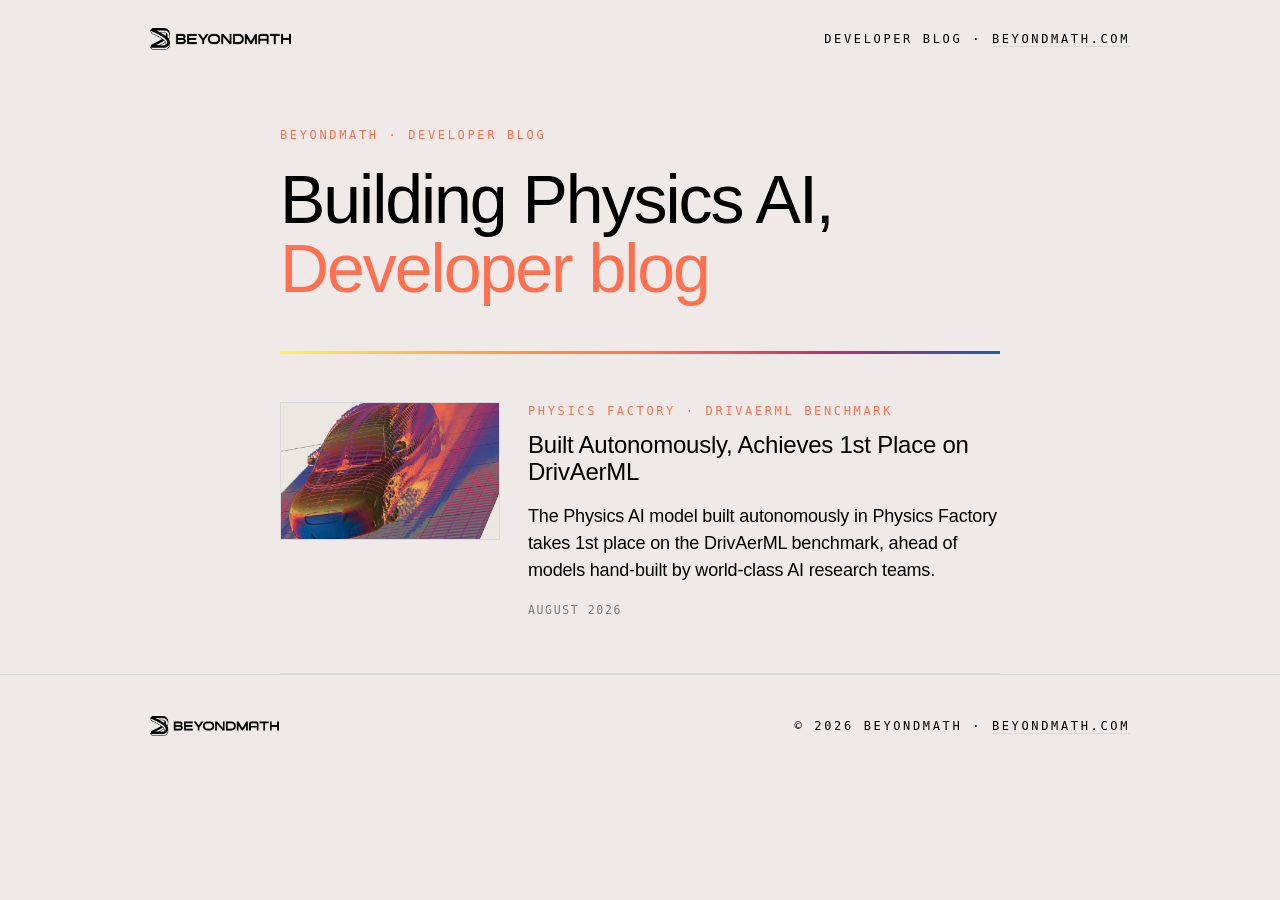
==== index.html @ a1222ce7 "Add homepage post listing Adds a top-level index.html that lists all blog posts (starting with the o" ====
<!doctype html>
<html lang="en">
<head>
<meta charset="utf-8">
<meta name="viewport" content="width=device-width, initial-scale=1">

<title>BeyondMath Developer Blog</title>
<meta name="description" content="Benchmarks, architecture notes, and results from the team building BeyondMath's Physics Factory.">
<meta name="author" content="BeyondMath">
<meta name="robots" content="index, follow">
<link rel="canonical" href="https://blog.beyondmath.com/">

<!-- Open Graph / Facebook / LinkedIn -->
<meta property="og:type" content="website">
<meta property="og:site_name" content="BeyondMath">
<meta property="og:title" content="BeyondMath Developer Blog">
<meta property="og:description" content="Benchmarks, architecture notes, and results from the team building BeyondMath's Physics Factory.">
<meta property="og:url" content="https://blog.beyondmath.com/">

<!-- Favicon -->
<link rel="icon" type="image/png" href="assets/images/favicon.png">
<link rel="apple-touch-icon" href="assets/images/apple-touch-icon.png">
<meta name="theme-color" content="#EFEAE7">

<link rel="stylesheet" href="assets/css/main.css">
</head>
<body>

<!-- ── Site bar — links back to the main beyondmath.com site ── -->
<div class="bm-sitebar">
  <div class="bm-sitebar-inner">
    <a class="bm-sitebar-logo" href="https://www.beyondmath.com" aria-label="BeyondMath home">
      <img src="assets/images/beyondmath-logo.webp" alt="BeyondMath" width="900" height="140">
    </a>
    <p class="bm-sitebar-tag">Developer Blog · <a href="https://www.beyondmath.com">beyondmath.com</a></p>
  </div>
</div>

<div class="bm-post">

  <header class="bm-col">
    <p class="bm-eyebrow">BeyondMath · Developer Blog</p>
    <h1>Building Physics AI, <span class="bm-o">Developer blog</span></h1>
  </header>

  <hr class="bm-rule bm-col">

  <section class="bm-postlist bm-col">
    <a class="bm-postcard" href="posts/20260803-built-autonomously-1st-drivaerml/">
      <div class="bm-postcard-thumb">
        <img src="posts/20260803-built-autonomously-1st-drivaerml/assets/hero-apex-field.webp" alt="" width="746" height="604">
      </div>
      <div class="bm-postcard-body">
        <p class="bm-eyebrow">Physics Factory · DrivAerML benchmark</p>
        <p class="bm-postcard-title">Built Autonomously, Achieves 1st Place on DrivAerML</p>
        <p class="bm-postcard-excerpt">The Physics AI model built autonomously in Physics Factory takes 1st place on the DrivAerML benchmark, ahead of models hand-built by world-class AI research teams.</p>
        <p class="bm-postcard-meta">August 2026</p>
      </div>
    </a>
  </section>

</div>

<!-- ── Site footer — links back to the main beyondmath.com site ── -->
<div class="bm-sitefoot">
  <div class="bm-sitefoot-inner">
    <a class="bm-sitefoot-logo" href="https://www.beyondmath.com" aria-label="BeyondMath home">
      <img src="assets/images/beyondmath-logo.webp" alt="BeyondMath" width="900" height="140">
    </a>
    <p class="bm-sitefoot-meta">© 2026 BeyondMath · <a href="https://www.beyondmath.com">beyondmath.com</a></p>
  </div>
</div>

</body>
</html>
---- assets/css/main.css ----
/* ==========================================================================
   BeyondMath Developer Blog — shared stylesheet
   Used by index.html, template.html, and every posts/<slug>/index.html
   ========================================================================== */

/* Fonts — same files served by beyondmath.com; remove inside Webflow */
@font-face{
  font-family:'Roobert';
  src:url('https://cdn.prod.website-files.com/69123307c6b1ae30d9ce0e14/6912ff278322d68bfd560a2b_RoobertVF-Regular-TRIAL.woff2') format('woff2');
  font-weight:300 900;font-style:normal;font-display:swap;
}
@font-face{
  font-family:'Plasmaa Rondje';
  src:url('https://cdn.prod.website-files.com/69123307c6b1ae30d9ce0e14/6912ff2757cc085300827894_PlasmaaTRIAL-Rondje.woff2') format('woff2');
  font-weight:400;font-style:normal;font-display:swap;
}

/* Page shell for standalone preview only — Webflow provides its own body */
html,body{margin:0;padding:0;background:#EFEAE7;}

/* ── Scoped post styles ─────────────────────────────────────────── */
.bm-post{
  --steel:#EFEAE7;--black:#000;--white:#FFF;
  --grey1:#D9D9D9;--grey2:#7B7B7B;--grey3:#444;
  --yellow:#FFF15D;--amber:#FFA340;--orange:#FF7050;--magenta:#B7336C;--blue:#1C5BAA;
  --gradient:linear-gradient(90deg,#FFF15D 0%,#FFA340 28%,#FF7050 52%,#B7336C 76%,#1C5BAA 100%);
  --sans:'Roobert','Helvetica Neue',Helvetica,Arial,sans-serif;
  --tech:'Plasmaa Rondje',ui-monospace,'SF Mono',Menlo,monospace;
  font-family:var(--sans);
  background:var(--steel);
  color:var(--black);
  font-size:1.125rem;
  line-height:1.55;
  letter-spacing:-.18px;
  padding:3rem 1.25rem 0;
}
.bm-post *{box-sizing:border-box;}

/* column widths: prose narrow, media wide */
.bm-post .bm-col{max-width:720px;margin:0 auto;}
.bm-post .bm-wide{max-width:980px;margin:0 auto;}

/* eyebrow */
.bm-post .bm-eyebrow{
  font-family:var(--tech);
  font-size:.75rem;
  letter-spacing:.22em;
  text-transform:uppercase;
  color:var(--orange);
  margin:0 0 1.25rem;
}

/* headings */
.bm-post h1{
  font-family:var(--sans);
  font-size:clamp(2.5rem,6vw,4.25rem);
  font-weight:400;
  line-height:1.02;
  letter-spacing:-.03em;
  margin:0 0 1.5rem;
}
.bm-post h1 .bm-o{color:var(--orange);}
.bm-post h2{
  font-family:var(--sans);
  font-size:clamp(1.75rem,3.5vw,2.5rem);
  font-weight:400;
  line-height:1.08;
  letter-spacing:-.02em;
  margin:3.5rem 0 1rem;
}
.bm-post .bm-standfirst{
  font-size:clamp(1.25rem,2.2vw,1.5rem);
  line-height:1.3;
  letter-spacing:-.02em;
  color:var(--black);
  margin:0 0 1rem;
}
.bm-post .bm-meta{
  font-family:var(--tech);
  font-size:.75rem;
  letter-spacing:.18em;
  text-transform:uppercase;
  color:var(--grey2);
  margin:0 0 2.5rem;
}

.bm-post p{margin:0 0 1.1rem;}
.bm-post strong{font-weight:600;}
.bm-post a{color:var(--black);text-decoration-color:var(--orange);text-decoration-thickness:2px;text-underline-offset:3px;}

/* gradient rule */
.bm-post .bm-rule{height:3px;background:var(--gradient);border:0;margin:3rem auto;}

/* generic prose lists (options lists etc.) */
.bm-post section.bm-col > ul{margin:0 0 1.1rem;padding-left:1.15rem;}
.bm-post section.bm-col > ul li{margin:0 0 .5rem;}
.bm-post section.bm-col > ul li:last-child{margin-bottom:0;}

/* exec summary — stat row */
.bm-post .bm-stats{
  background:#0b0b0b;color:var(--white);
  margin:1.5rem 0 1.25rem;
  position:relative;
}
.bm-post .bm-stats::before{
  content:"";display:block;height:3px;background:var(--gradient);
}
.bm-post .bm-stats-head{
  font-family:var(--tech);font-size:.7rem;letter-spacing:.2em;text-transform:uppercase;
  color:var(--orange);padding:1.5rem 2rem 0;
}
.bm-post .bm-stat-row{
  display:grid;grid-template-columns:repeat(3,1fr);
  padding:1rem 0 1.75rem;
}
.bm-post .bm-stat{
  padding:.5rem 2rem;text-align:left;
  border-left:1px solid #2a2a2a;
}
.bm-post .bm-stat:first-child{border-left:0;}
.bm-post .bm-stat .bm-stat-value{
  font-family:var(--sans);font-weight:600;font-size:2.5rem;
  line-height:1.05;letter-spacing:-.02em;
  color:var(--white);margin:0 0 .35rem;
}
.bm-post .bm-stat:first-child .bm-stat-value{color:var(--yellow);}
.bm-post .bm-stat .bm-stat-label{
  font-size:.9rem;line-height:1.35;color:var(--grey1);
}
@media (max-width:640px){
  .bm-post .bm-stat-row{grid-template-columns:1fr;}
  .bm-post .bm-stat{border-left:0;border-top:1px solid #2a2a2a;padding:1.1rem 2rem;}
  .bm-post .bm-stat:first-child{border-top:0;}
}

/* tables */
.bm-post .bm-tablewrap{overflow-x:auto;margin:1.5rem 0;}
.bm-post table{
  border-collapse:collapse;width:100%;
  background:var(--steel);
  font-size:.95rem;letter-spacing:0;
}
.bm-post caption{
  caption-side:top;text-align:left;
  font-family:var(--tech);font-size:.7rem;letter-spacing:.18em;text-transform:uppercase;
  color:var(--grey2);padding:0 0 .5rem;
}
.bm-post th,.bm-post td{
  border:1px solid var(--grey1);
  padding:.6rem .9rem;text-align:left;
}
.bm-post th{font-weight:600;background:var(--black);color:var(--white);border-color:var(--black);}
.bm-post tr.bm-win td{background:var(--yellow);}
.bm-post td.bm-best{font-weight:700;}

/* figures */
.bm-post figure{margin:2rem 0;}
.bm-post figure.bm-wide{margin:2.5rem auto;}
.bm-post figure.bm-hero{max-width:490px;}
.bm-post figure img{width:100%;height:auto;display:block;border:1px solid var(--grey1);}
.bm-post figcaption{
  font-family:var(--tech);font-size:.72rem;letter-spacing:.06em;
  color:var(--grey2);margin-top:.6rem;line-height:1.5;
}
.bm-post .bm-pair{display:grid;grid-template-columns:1fr 1fr;gap:1rem;}
@media (max-width:640px){.bm-post .bm-pair{grid-template-columns:1fr;}}

/* video embed */
.bm-post .bm-video{
  width:100%;height:auto;display:block;
  border:1px solid var(--grey1);
  background:#000;
}

/* agent log panel */
.bm-post .bm-log{
  background:#0b0b0b;color:var(--white);
  padding:1.75rem 2rem;margin:2rem 0;
  font-size:1rem;
}
.bm-post .bm-log .bm-log-head{
  font-family:var(--tech);font-size:.7rem;letter-spacing:.2em;text-transform:uppercase;
  color:var(--orange);margin:0 0 1rem;
}
.bm-post .bm-log p{margin:0 0 .35rem;color:var(--grey1);}
.bm-post .bm-log p:last-child{margin:0;}
.bm-post .bm-log em{color:var(--white);font-style:normal;font-weight:600;}

/* pull line */
.bm-post .bm-pull{
  font-size:clamp(1.35rem,2.4vw,1.75rem);line-height:1.25;letter-spacing:-.02em;
  border-left:4px solid var(--orange);
  padding-left:1.25rem;margin:2.5rem 0;
}

/* site header / footer bars — bookend the article, link back to beyondmath.com
   NOTE: these sit outside .bm-post, so they cannot use its scoped custom
   properties (--tech, --black, etc.) — values are hardcoded here instead. */
.bm-sitebar{
  background:#EFEAE7;
  padding:1.25rem 1.25rem;
}
.bm-sitebar-inner{
  max-width:980px;margin:0 auto;
  display:flex;align-items:center;justify-content:space-between;
  flex-wrap:wrap;gap:.75rem;
}
.bm-sitebar-logo{display:block;line-height:0;}
.bm-sitebar-logo img{height:22px;width:auto;display:block;}
.bm-sitebar-tag{
  font-family:'Plasmaa Rondje',ui-monospace,'SF Mono',Menlo,monospace;
  font-size:.75rem;letter-spacing:.22em;text-transform:uppercase;
  color:#000;
}
.bm-sitebar-tag a{color:#000;text-decoration:none;border-bottom:1px solid #D9D9D9;}
.bm-sitebar-tag a:hover{border-color:#000;}

.bm-sitefoot{
  background:#EFEAE7;
  border-top:1px solid #D9D9D9;
  padding:2rem 1.25rem;
  margin-top:0;
}
.bm-sitefoot-inner{
  max-width:980px;margin:0 auto;
  display:flex;align-items:center;justify-content:space-between;
  flex-wrap:wrap;gap:1rem;
}
.bm-sitefoot-logo{display:block;line-height:0;}
.bm-sitefoot-logo img{height:20px;width:auto;display:block;}
.bm-sitefoot-meta{
  font-family:'Plasmaa Rondje',ui-monospace,'SF Mono',Menlo,monospace;
  font-size:.75rem;letter-spacing:.22em;text-transform:uppercase;
  color:#000;text-align:right;
}
.bm-sitefoot-meta a{color:#000;text-decoration:none;border-bottom:1px solid #D9D9D9;}
.bm-sitefoot-meta a:hover{border-color:#000;}

/* CTA */
.bm-post .bm-cta{
  background:var(--black);color:var(--white);
  padding:3.5rem 2rem;margin:4rem -1.25rem 0;
  text-align:center;
}
.bm-post .bm-cta h2{margin:0 0 .75rem;color:var(--white);}
.bm-post .bm-cta p{color:var(--grey1);max-width:560px;margin:0 auto 1.75rem;}
.bm-post .bm-cta a.bm-btn{
  display:inline-block;background:var(--yellow);color:var(--black);
  font-weight:600;text-decoration:none;
  padding:.9rem 2.2rem;letter-spacing:0;
}
.bm-post .bm-cta a.bm-btn:hover{background:var(--white);}

/* post listing (homepage) */
.bm-postlist{max-width:820px;margin:0 auto;}
.bm-postcard{
  display:flex;gap:1.75rem;align-items:flex-start;
  padding:2.25rem 0;
  border-bottom:1px solid var(--grey1);
  text-decoration:none;color:var(--black);
}
.bm-postlist .bm-postcard:first-child{padding-top:0;}
.bm-postcard-thumb{
  flex:0 0 220px;width:220px;aspect-ratio:16/10;overflow:hidden;
  border:1px solid var(--grey1);background:var(--white);
}
.bm-postcard-thumb img{width:100%;height:100%;object-fit:cover;display:block;}
.bm-postcard-body{flex:1 1 auto;min-width:0;}
.bm-postcard .bm-eyebrow{margin-bottom:.6rem;}
.bm-postcard-title{
  font-family:var(--sans);font-size:1.5rem;font-weight:400;
  line-height:1.15;letter-spacing:-.01em;
  color:var(--black);margin:0 0 .5rem;
}
.bm-postcard:hover .bm-postcard-title{color:var(--orange);}
.bm-postcard-excerpt{color:var(--black);margin:0 0 .6rem;line-height:1.5;}
.bm-postcard-meta{
  font-family:var(--tech);font-size:.72rem;letter-spacing:.14em;text-transform:uppercase;
  color:var(--grey2);
}
@media (max-width:640px){
  .bm-postcard{flex-direction:column;gap:1rem;}
  .bm-postcard-thumb{width:100%;flex-basis:auto;}
}
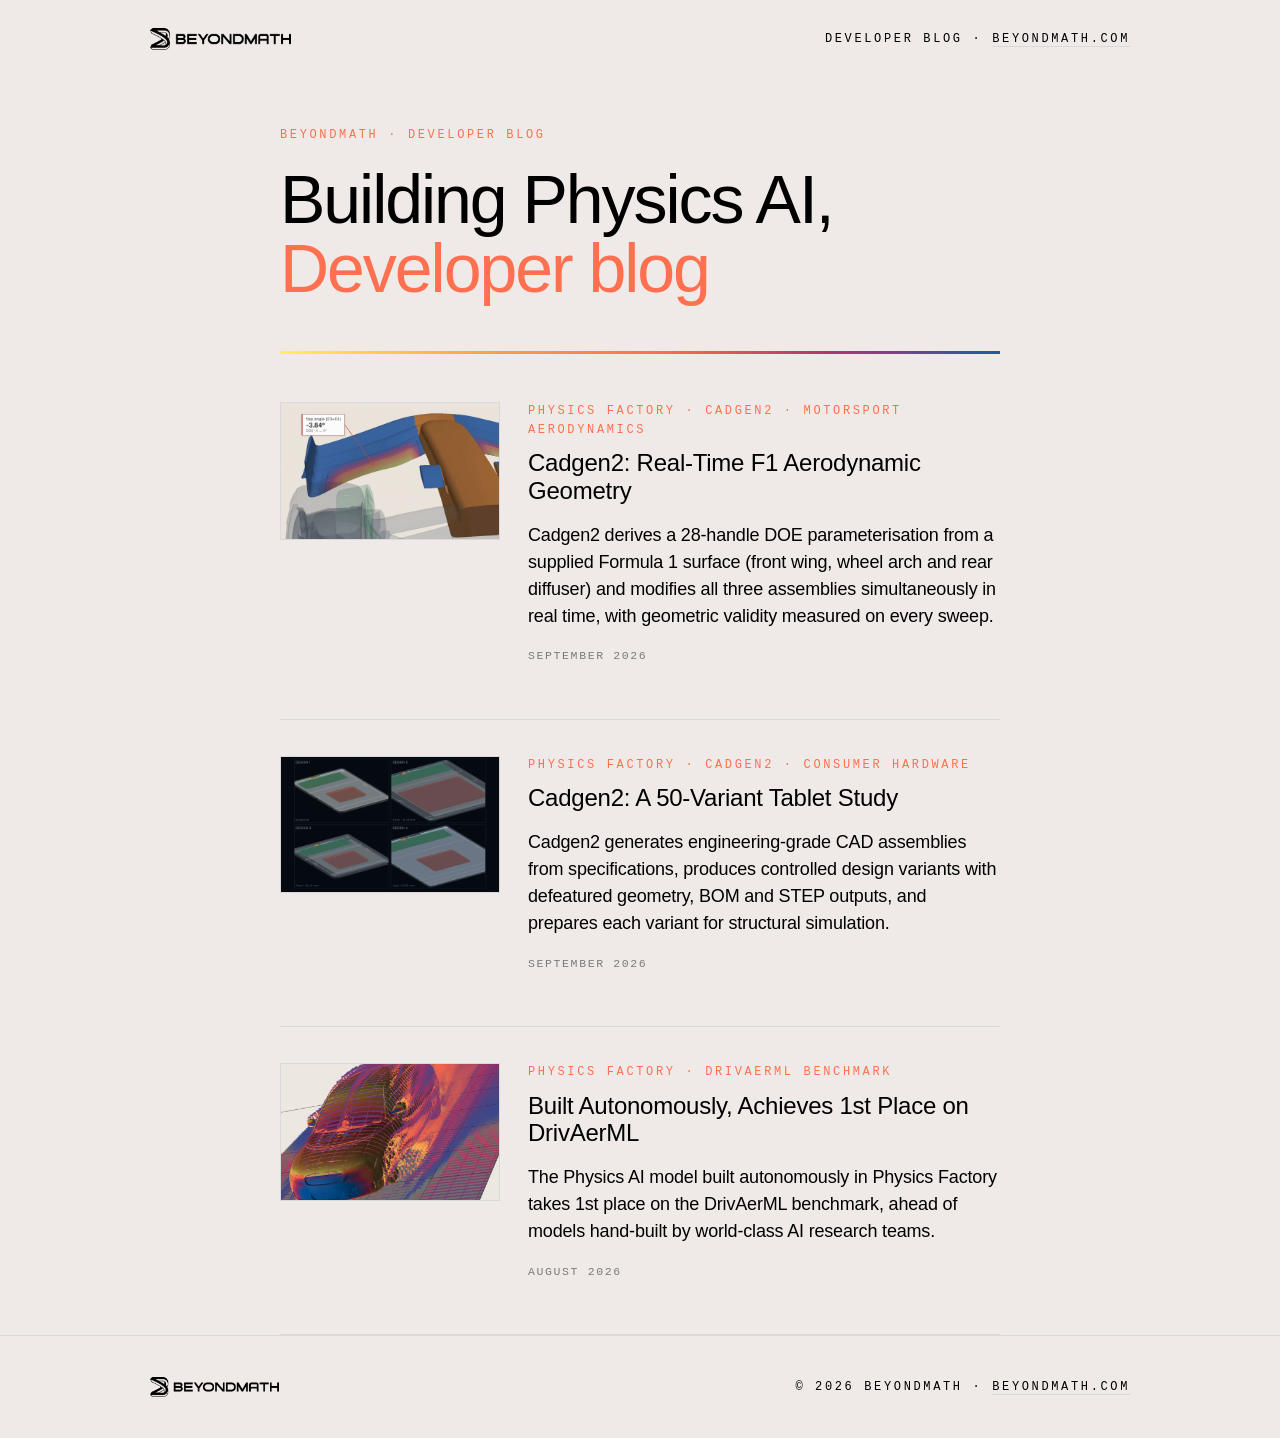
==== commit 90907c28: "Blog index: add Cadgen2 tablet and F1 posts List posts newest first (F1, tablet, DrivAerML) with ded" ====
--- a/index.html
+++ b/index.html
@@ -23,6 +23,15 @@
 <meta name="theme-color" content="#EFEAE7">
 
 <link rel="stylesheet" href="assets/css/main.css">
+
+<!-- Google tag (gtag.js) -->
+<script async src="https://www.googletagmanager.com/gtag/js?id=G-9VE89G9J6V"></script>
+<script>
+  window.dataLayer = window.dataLayer || [];
+  function gtag(){dataLayer.push(arguments);}
+  gtag('js', new Date());
+  gtag('config', 'G-9VE89G9J6V');
+</script>
 </head>
 <body>
 
@@ -46,6 +55,28 @@
   <hr class="bm-rule bm-col">
 
   <section class="bm-postlist bm-col">
+    <a class="bm-postcard" href="posts/20260919-cadgen2-f1-aero-doe/">
+      <div class="bm-postcard-thumb">
+        <img src="posts/20260919-cadgen2-f1-aero-doe/assets/thumb-front-wing.webp" alt="" width="1200" height="750">
+      </div>
+      <div class="bm-postcard-body">
+        <p class="bm-eyebrow">Physics Factory · Cadgen2 · motorsport aerodynamics</p>
+        <p class="bm-postcard-title">Cadgen2: Real-Time F1 Aerodynamic Geometry</p>
+        <p class="bm-postcard-excerpt">Cadgen2 derives a 28-handle DOE parameterisation from a supplied Formula 1 surface (front wing, wheel arch and rear diffuser) and modifies all three assemblies simultaneously in real time, with geometric validity measured on every sweep.</p>
+        <p class="bm-postcard-meta">September 2026</p>
+      </div>
+    </a>
+    <a class="bm-postcard" href="posts/20260919-cadgen2-tablet-variant-study/">
+      <div class="bm-postcard-thumb">
+        <img src="posts/20260919-cadgen2-tablet-variant-study/assets/thumb-variants.webp" alt="" width="1200" height="750">
+      </div>
+      <div class="bm-postcard-body">
+        <p class="bm-eyebrow">Physics Factory · Cadgen2 · consumer hardware</p>
+        <p class="bm-postcard-title">Cadgen2: A 50-Variant Tablet Study</p>
+        <p class="bm-postcard-excerpt">Cadgen2 generates engineering-grade CAD assemblies from specifications, produces controlled design variants with defeatured geometry, BOM and STEP outputs, and prepares each variant for structural simulation.</p>
+        <p class="bm-postcard-meta">September 2026</p>
+      </div>
+    </a>
     <a class="bm-postcard" href="posts/20260803-built-autonomously-1st-drivaerml/">
       <div class="bm-postcard-thumb">
         <img src="posts/20260803-built-autonomously-1st-drivaerml/assets/hero-apex-field.webp" alt="" width="746" height="604">
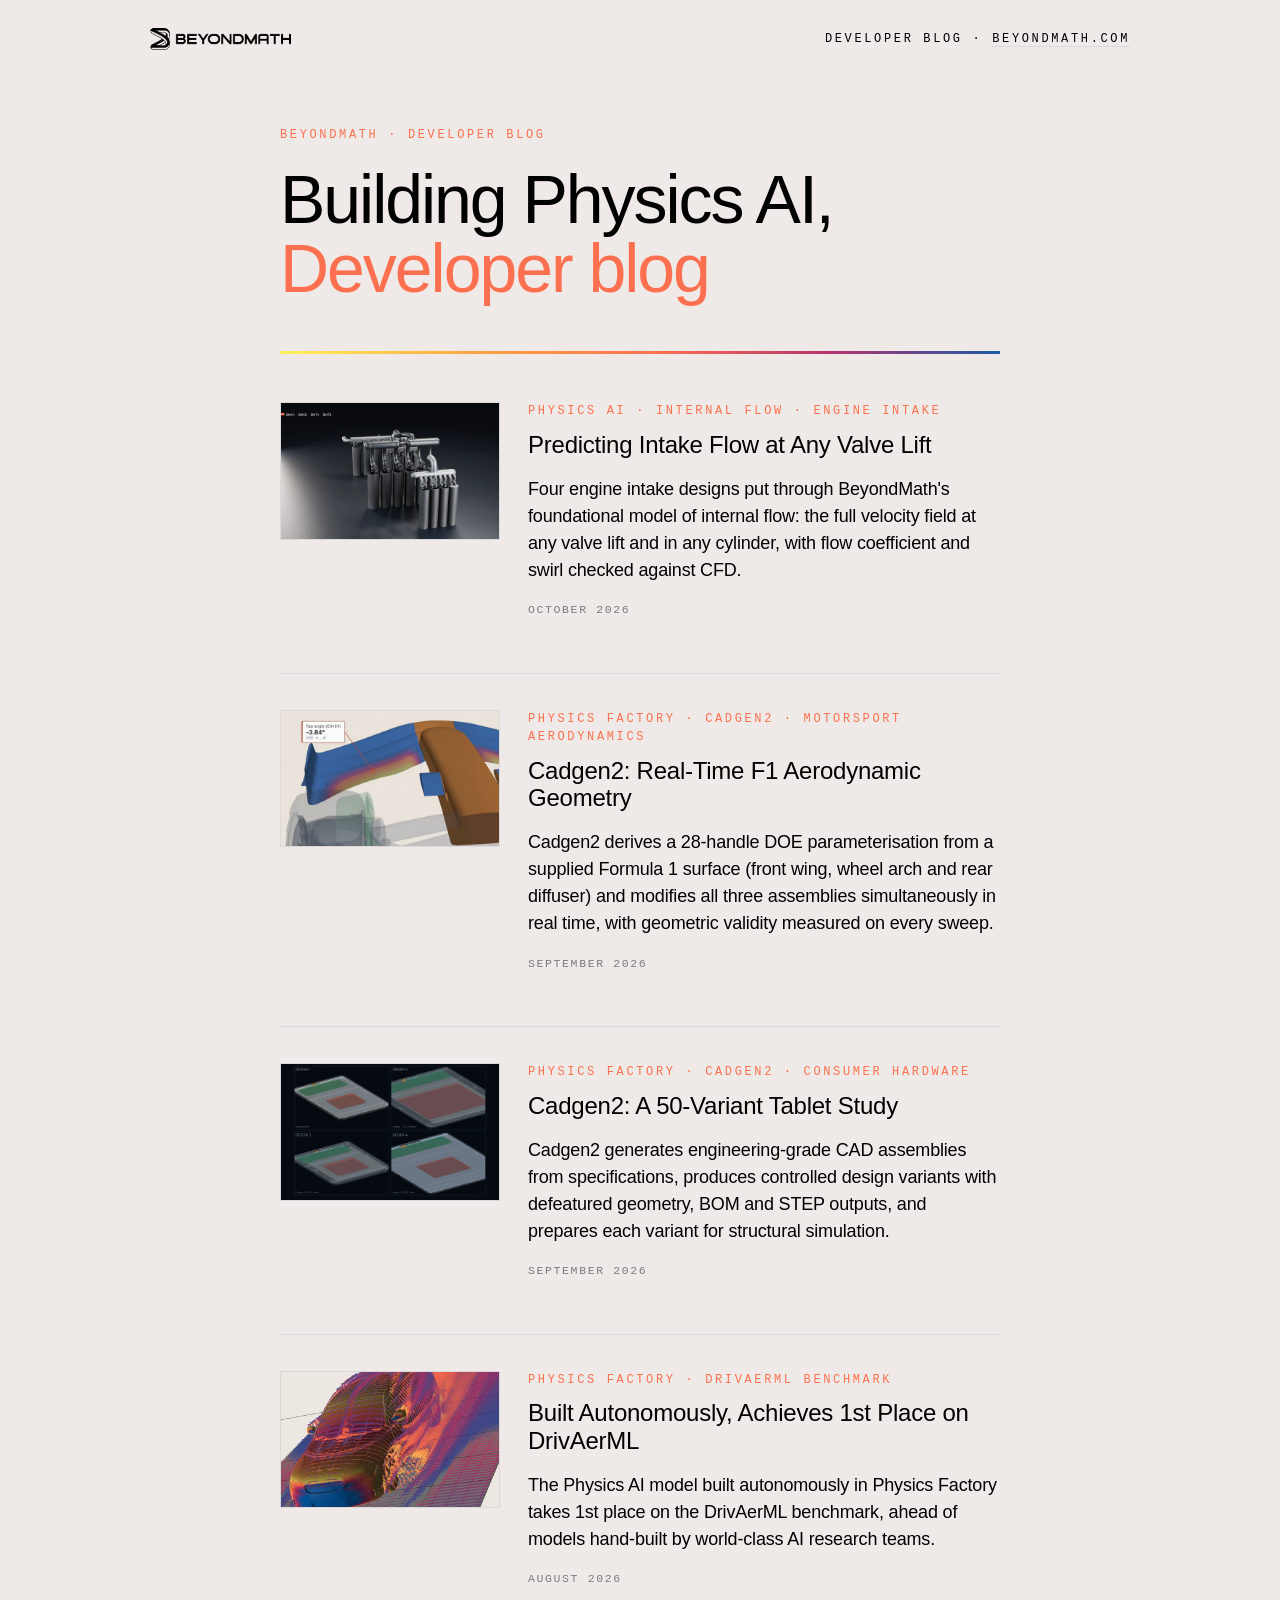
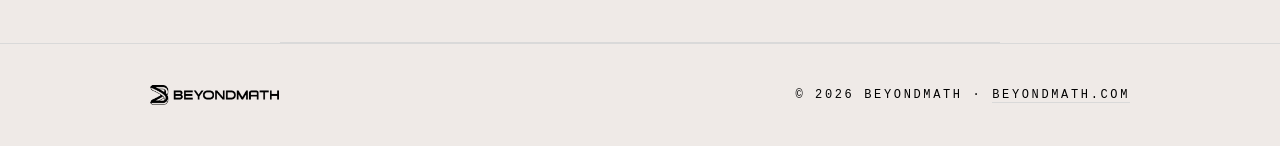
==== commit 70933752: "Add post: Predicting Intake Flow at Any Valve Lift Four engine intake designs (BMX4, BMX6, BMT4, BMT" ====
--- a/index.html
+++ b/index.html
@@ -55,6 +55,17 @@
   <hr class="bm-rule bm-col">
 
   <section class="bm-postlist bm-col">
+    <a class="bm-postcard" href="posts/20261019-internal-flow-engines/">
+      <div class="bm-postcard-thumb">
+        <img src="posts/20261019-internal-flow-engines/assets/thumb-engines.webp" alt="" width="1200" height="750">
+      </div>
+      <div class="bm-postcard-body">
+        <p class="bm-eyebrow">Physics AI · internal flow · engine intake</p>
+        <p class="bm-postcard-title">Predicting Intake Flow at Any Valve Lift</p>
+        <p class="bm-postcard-excerpt">Four engine intake designs put through BeyondMath's foundational model of internal flow: the full velocity field at any valve lift and in any cylinder, with flow coefficient and swirl checked against CFD.</p>
+        <p class="bm-postcard-meta">October 2026</p>
+      </div>
+    </a>
     <a class="bm-postcard" href="posts/20260919-cadgen2-f1-aero-doe/">
       <div class="bm-postcard-thumb">
         <img src="posts/20260919-cadgen2-f1-aero-doe/assets/thumb-front-wing.webp" alt="" width="1200" height="750">
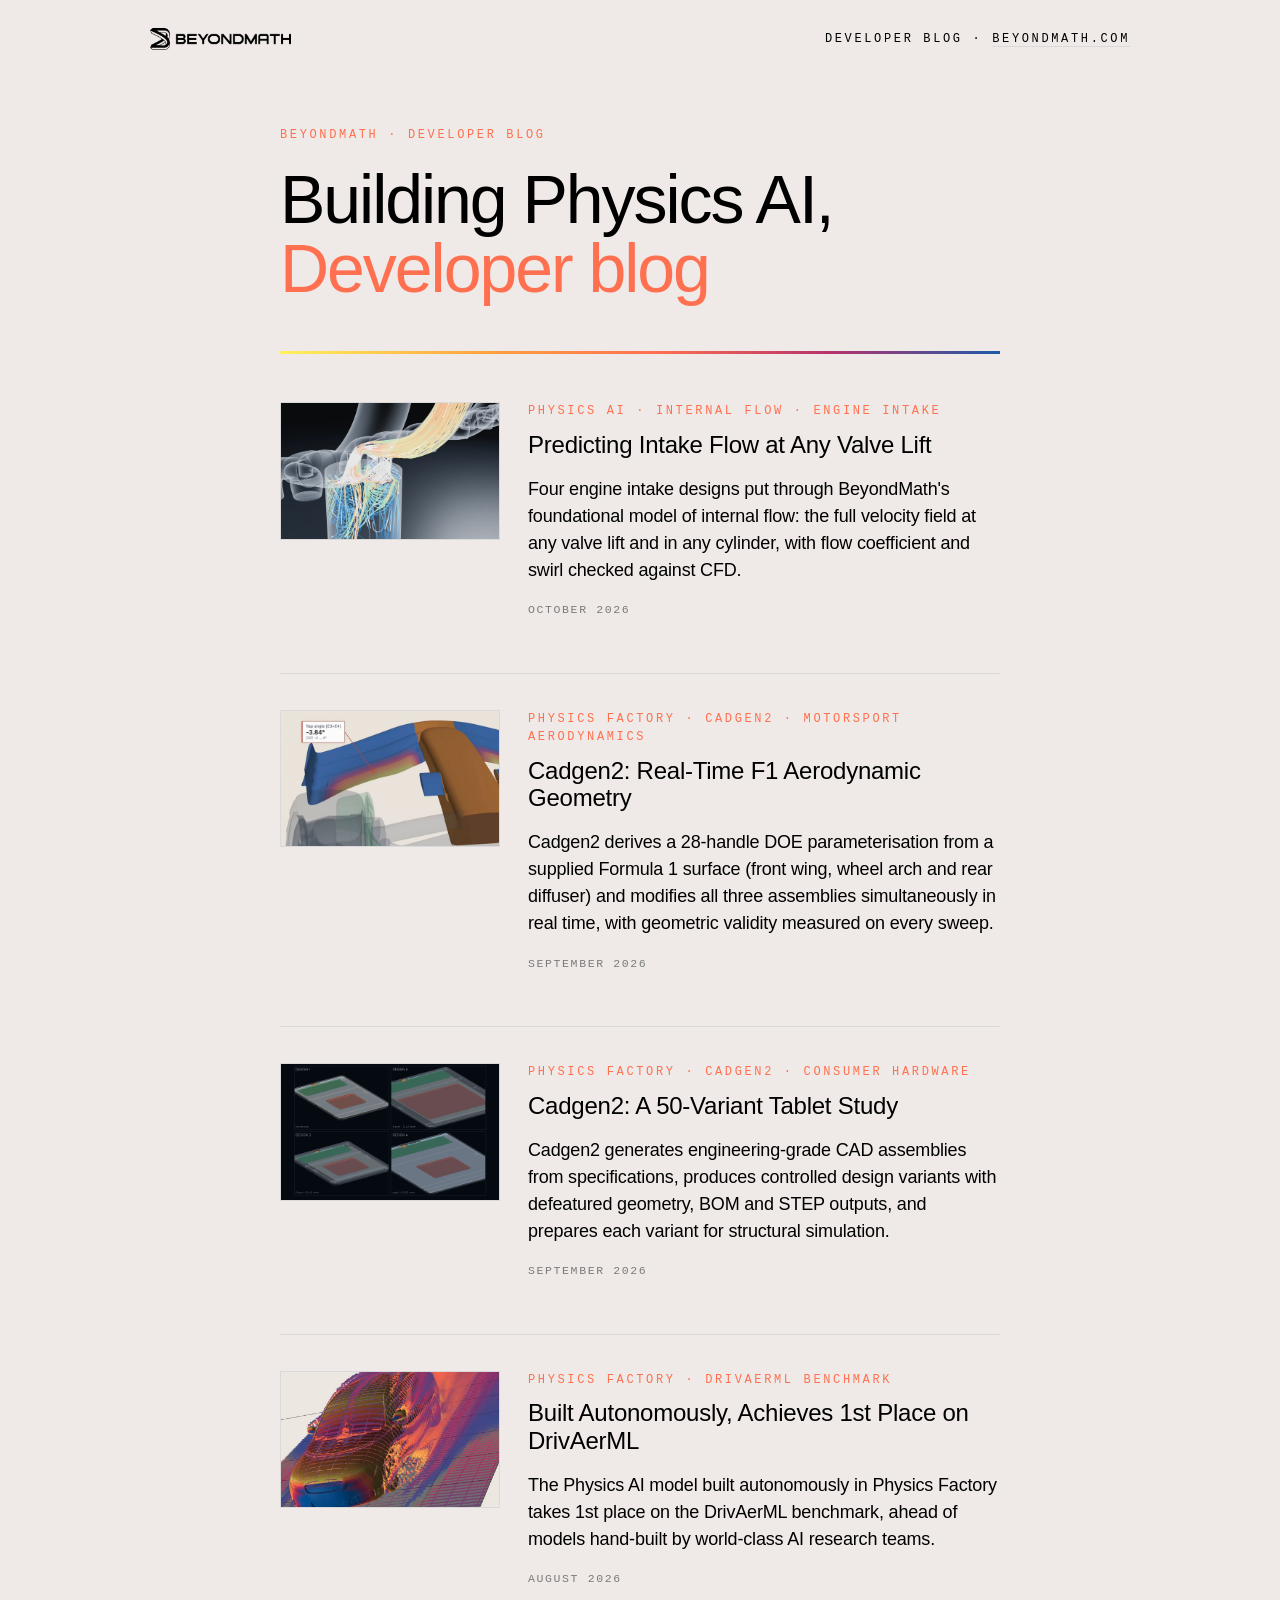
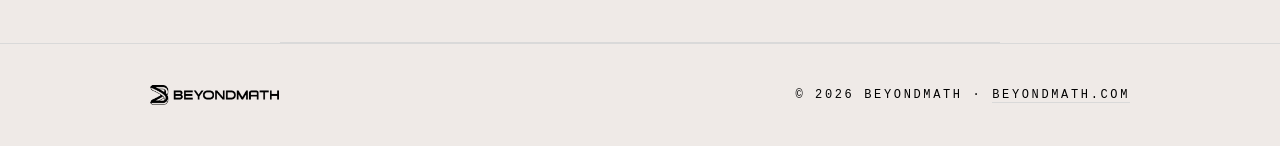
==== commit 4375c2bf: "Intake flow post: publish under 2026-10-21 with a streamline thumbnail Co-Authored-By: Claude Opus 5" ====
--- a/index.html
+++ b/index.html
@@ -55,9 +55,9 @@
   <hr class="bm-rule bm-col">
 
   <section class="bm-postlist bm-col">
-    <a class="bm-postcard" href="posts/20261019-internal-flow-engines/">
+    <a class="bm-postcard" href="posts/20261021-internal-flow-engines/">
       <div class="bm-postcard-thumb">
-        <img src="posts/20261019-internal-flow-engines/assets/thumb-engines.webp" alt="" width="1200" height="750">
+        <img src="posts/20261021-internal-flow-engines/assets/thumb-engines.webp" alt="" width="1200" height="750">
       </div>
       <div class="bm-postcard-body">
         <p class="bm-eyebrow">Physics AI · internal flow · engine intake</p>
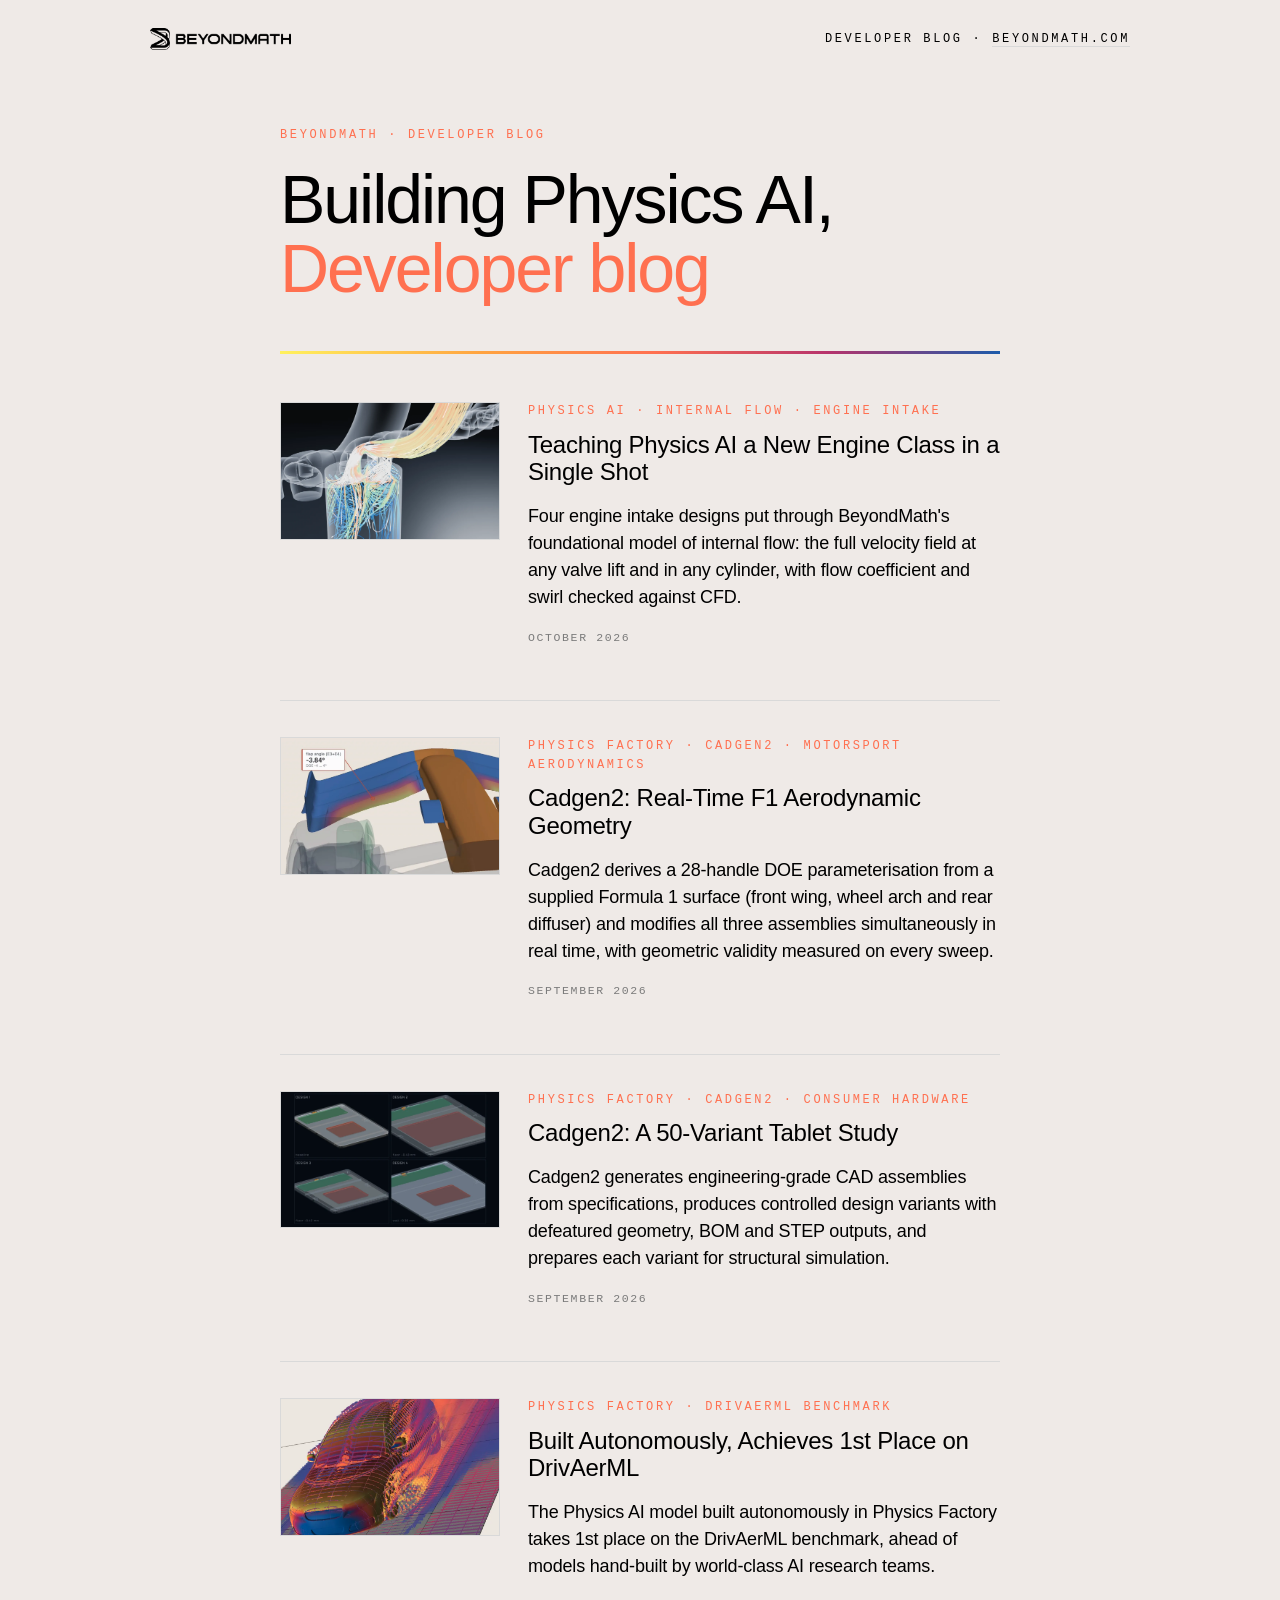
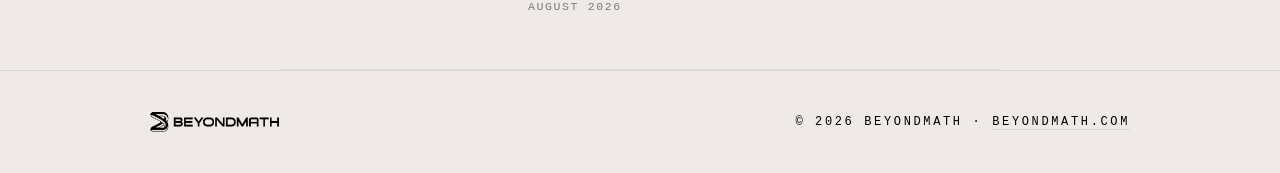
==== commit ead4b4dc: "Intake flow post: retitle to teaching a new engine class in a single shot Swap in the revised headli" ====
--- a/index.html
+++ b/index.html
@@ -61,7 +61,7 @@
       </div>
       <div class="bm-postcard-body">
         <p class="bm-eyebrow">Physics AI · internal flow · engine intake</p>
-        <p class="bm-postcard-title">Predicting Intake Flow at Any Valve Lift</p>
+        <p class="bm-postcard-title">Teaching Physics AI a New Engine Class in a Single Shot</p>
         <p class="bm-postcard-excerpt">Four engine intake designs put through BeyondMath's foundational model of internal flow: the full velocity field at any valve lift and in any cylinder, with flow coefficient and swirl checked against CFD.</p>
         <p class="bm-postcard-meta">October 2026</p>
       </div>
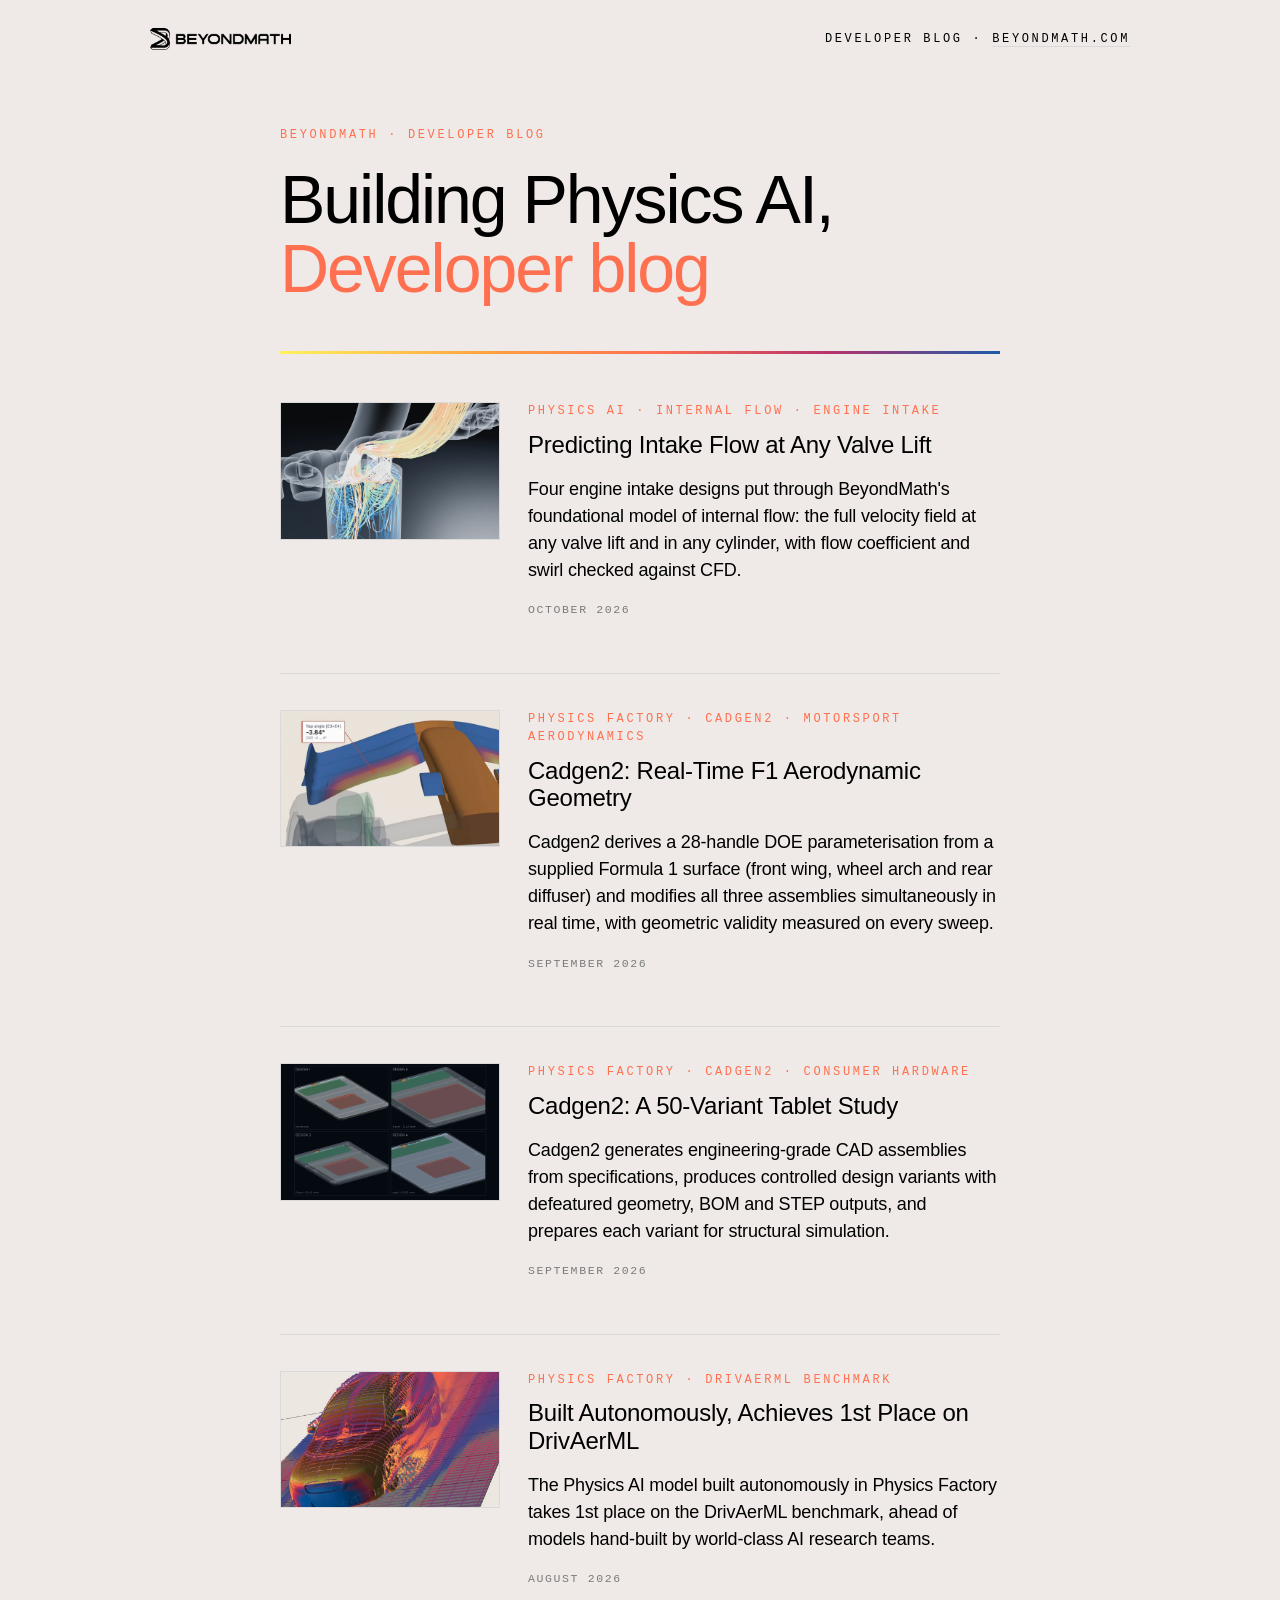
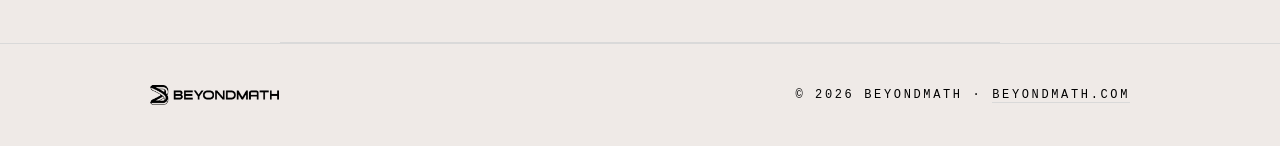
==== commit 400d705e: "Intake flow post: back to Predicting Intake Flow at Any Valve Lift Restore the headline, standfirst," ====
--- a/index.html
+++ b/index.html
@@ -61,7 +61,7 @@
       </div>
       <div class="bm-postcard-body">
         <p class="bm-eyebrow">Physics AI · internal flow · engine intake</p>
-        <p class="bm-postcard-title">Teaching Physics AI a New Engine Class in a Single Shot</p>
+        <p class="bm-postcard-title">Predicting Intake Flow at Any Valve Lift</p>
         <p class="bm-postcard-excerpt">Four engine intake designs put through BeyondMath's foundational model of internal flow: the full velocity field at any valve lift and in any cylinder, with flow coefficient and swirl checked against CFD.</p>
         <p class="bm-postcard-meta">October 2026</p>
       </div>
